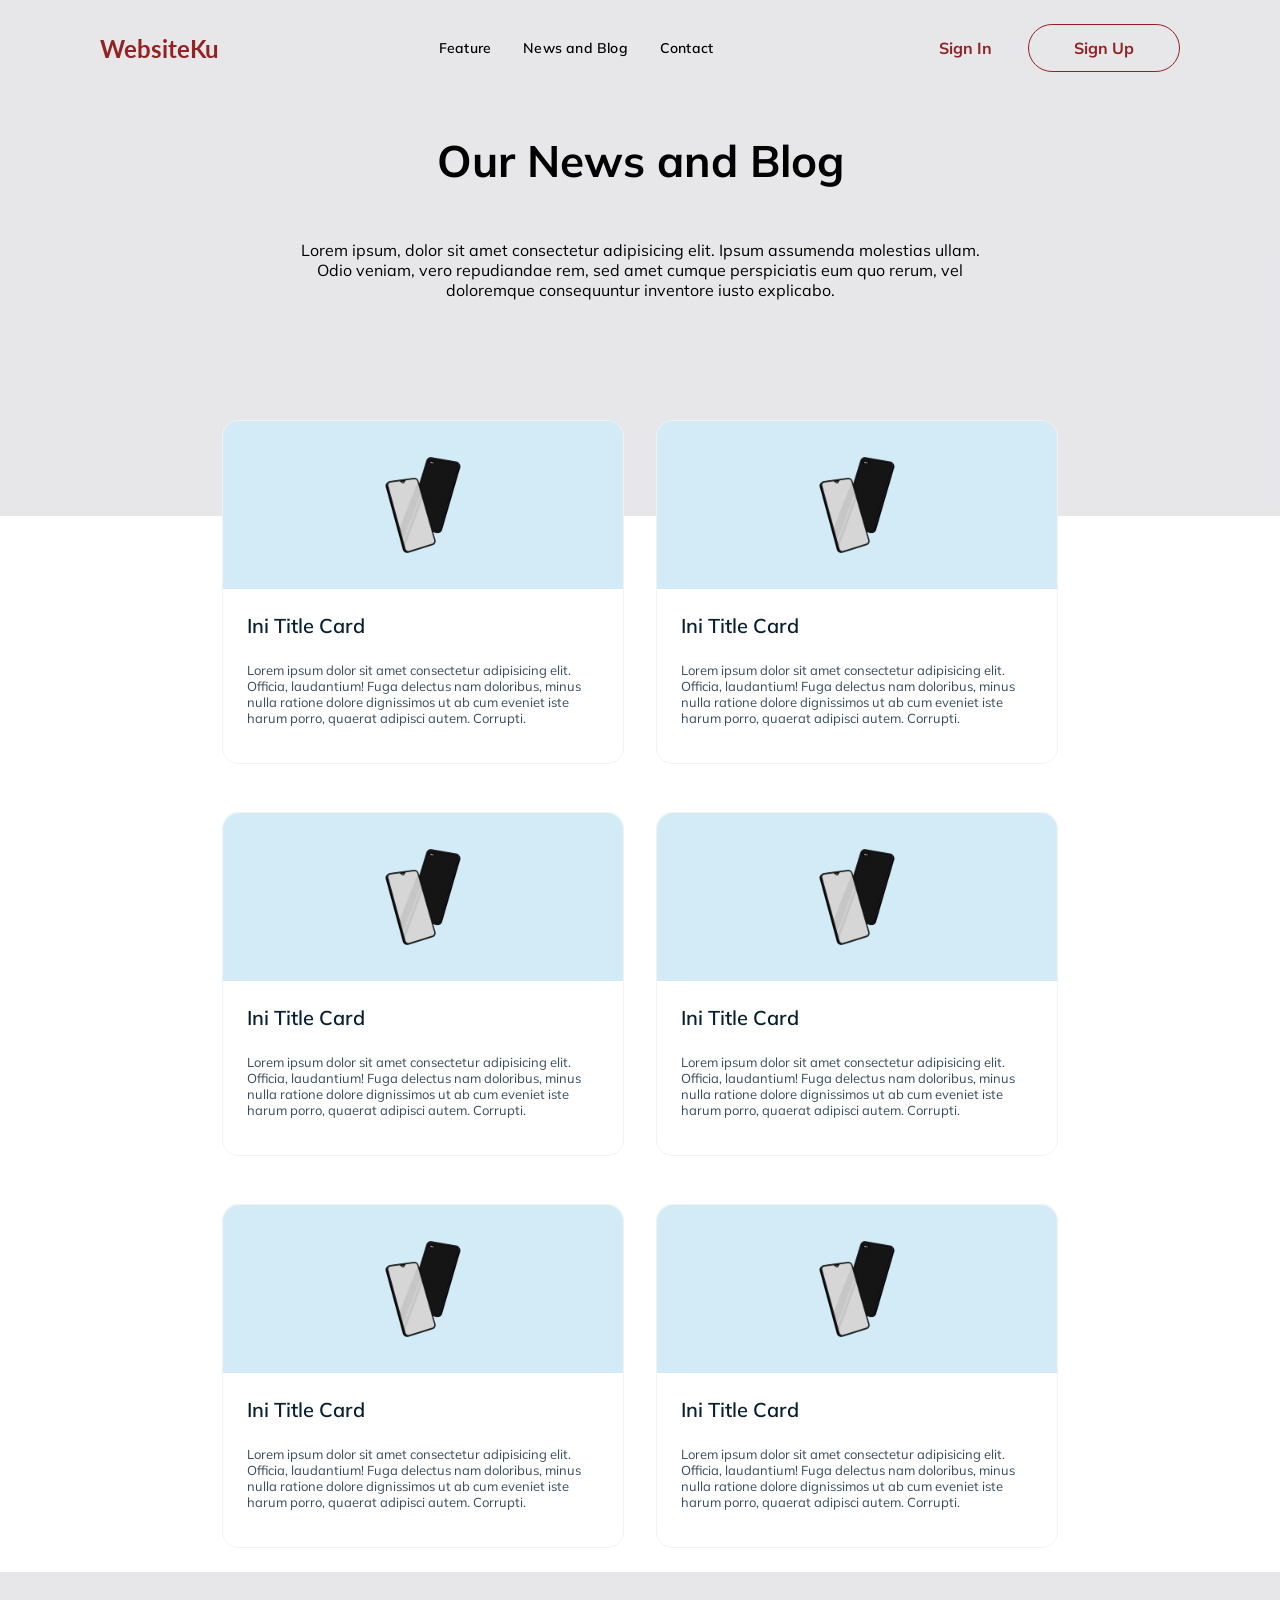
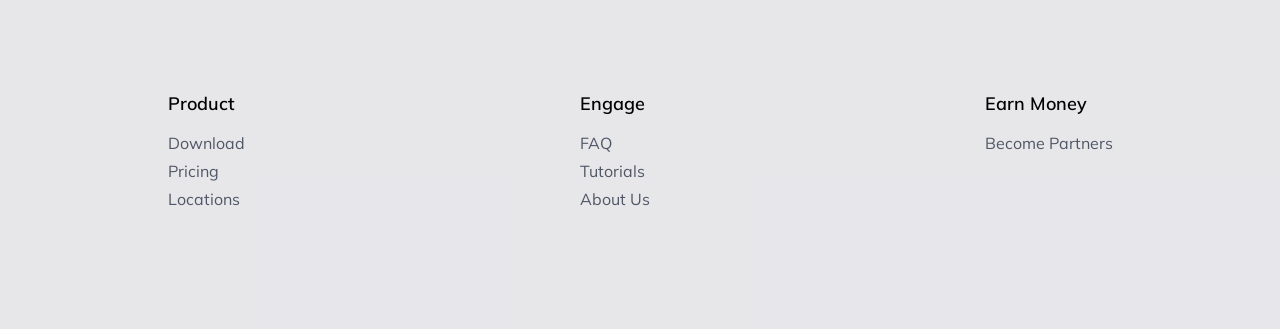
==== blog.html @ 78540da5 "html" ====
<!DOCTYPE html>
<html lang="en">
<head>
    <meta charset="UTF-8">
    <meta http-equiv="X-UA-Compatible" content="IE=edge">
    <meta name="viewport" content="width=device-width, initial-scale=1.0">
    <link rel="preconnect" href="https://fonts.gstatic.com">
    <link href="https://fonts.googleapis.com/css2?family=Lato:ital,wght@0,100;0,300;0,400;0,700;0,900;1,100;1,300;1,400;1,700;1,900&display=swap" rel="stylesheet">
    <link rel="preconnect" href="https://fonts.gstatic.com">
    <link href="https://fonts.googleapis.com/css2?family=Mulish:ital,wght@0,200;0,300;0,400;0,500;0,600;0,700;0,800;0,900;1,200;1,300;1,400;1,500;1,600;1,700;1,800;1,900&display=swap" rel="stylesheet">
    <link rel="stylesheet" href="style.css">
    <title>My Project JCWM17</title>
</head>
<body>
    <nav class="nav-cont">
        <div class="nav-brand">WebsiteKu</div>
        <div class="nav-link">
            <a href="./feature.html">Feature</a>
            <a href="./blog.html">News and Blog</a>
            <a href="./feature.html#contact">Contact</a>
        </div>
        <div class="nav-btn">
            <button class="sign-in">Sign In</button>
            <button class="sign-up">Sign Up</button>
        </div>
    </nav>
    <div style="padding-bottom: 200px;" class="page-title">
        <h2 class="title-heading">Our News and Blog</h2>
        <p class="title-content">Lorem ipsum, dolor sit amet consectetur adipisicing elit. Ipsum assumenda molestias ullam. Odio veniam, vero repudiandae rem, sed amet cumque perspiciatis eum quo rerum, vel doloremque consequuntur inventore iusto explicabo.</p>
    </div>
    <div style="margin-top: -120px;" class="cards-cont">
        <div class="card">
            <div class="card-head">
                <img src="./hp.png">
            </div>
            <div class="card-body">
                <h5>Ini Title Card</h5>
                <p>Lorem ipsum dolor sit amet consectetur adipisicing elit. Officia, laudantium! Fuga delectus nam doloribus, minus nulla ratione dolore dignissimos ut ab cum eveniet iste harum porro, quaerat adipisci autem. Corrupti.</p>
            </div>
        </div>
        <div class="card">
            <div class="card-head">
                <img src="./hp.png">
            </div>
            <div class="card-body">
                <h5>Ini Title Card</h5>
                <p>Lorem ipsum dolor sit amet consectetur adipisicing elit. Officia, laudantium! Fuga delectus nam doloribus, minus nulla ratione dolore dignissimos ut ab cum eveniet iste harum porro, quaerat adipisci autem. Corrupti.</p>
            </div>
        </div>
        <div class="card">
            <div class="card-head">
                <img src="./hp.png">
            </div>
            <div class="card-body">
                <h5>Ini Title Card</h5>
                <p>Lorem ipsum dolor sit amet consectetur adipisicing elit. Officia, laudantium! Fuga delectus nam doloribus, minus nulla ratione dolore dignissimos ut ab cum eveniet iste harum porro, quaerat adipisci autem. Corrupti.</p>
            </div>
        </div>
        <div class="card">
            <div class="card-head">
                <img src="./hp.png">
            </div>
            <div class="card-body">
                <h5>Ini Title Card</h5>
                <p>Lorem ipsum dolor sit amet consectetur adipisicing elit. Officia, laudantium! Fuga delectus nam doloribus, minus nulla ratione dolore dignissimos ut ab cum eveniet iste harum porro, quaerat adipisci autem. Corrupti.</p>
            </div>
        </div>
        <div class="card">
            <div class="card-head">
                <img src="./hp.png">
            </div>
            <div class="card-body">
                <h5>Ini Title Card</h5>
                <p>Lorem ipsum dolor sit amet consectetur adipisicing elit. Officia, laudantium! Fuga delectus nam doloribus, minus nulla ratione dolore dignissimos ut ab cum eveniet iste harum porro, quaerat adipisci autem. Corrupti.</p>
            </div>
        </div>
        <div class="card">
            <div class="card-head">
                <img src="./hp.png">
            </div>
            <div class="card-body">
                <h5>Ini Title Card</h5>
                <p>Lorem ipsum dolor sit amet consectetur adipisicing elit. Officia, laudantium! Fuga delectus nam doloribus, minus nulla ratione dolore dignissimos ut ab cum eveniet iste harum porro, quaerat adipisci autem. Corrupti.</p>
            </div>
        </div>
    </div>
    <footer>
        <div class="footer-item">
            <h6>Product</h6>
            <a href="#">Download</a>
            <a href="#">Pricing</a>
            <a href="#">Locations</a>
        </div>
        <div class="footer-item">
            <h6>Engage</h6>
            <a href="#">FAQ</a>
            <a href="#">Tutorials</a>
            <a href="#">About Us</a>
        </div>
        <div class="footer-item">
            <h6>Earn Money</h6>
            <a href="">Become Partners</a>
        </div>
    </footer>
</body>
</html>
---- style.css ----
* {
    font-family: 'Mulish', sans-serif;
    scroll-behavior: smooth;
}
body {
    margin: 0;
}
.nav-cont {
    font-family: 'Mulish', sans-serif;
    font-size: 16px;
    display: flex;
    justify-content: space-between;
    padding: 24px 100px;
    background-color: rgba(23, 22, 56, 0.1);
}
.nav-brand {
    font-family: 'Lato', sans-serif;
    font-size: 24px;
    font-weight: 700;
    color: #912323;
    display: flex;
    justify-content: center;
    align-items: center;
}
.nav-link {
    display: flex;
    justify-content: center;
    align-items: center;
}
.nav-link a {
    margin: 0 16px;
    text-decoration: none;
    color: inherit;
    font-size: 14px;
    font-weight: 600;
    letter-spacing: 0.2px;
}
.nav-link a:hover {
    text-decoration: underline;
}
.nav-btn {
    display: flex;
    justify-content: center;
    align-items: center;
}
.sign-in {
    font-family: 'Mulish', sans-serif;
    font-size: 16px;
    font-weight: 700;
    color: #912323;
    margin-right: 30px;
    background-color: transparent;
    border: 0;
    padding: 1px 6px;
    transition: color 0.25s ease-in-out;
}
.sign-in:hover {
    color: #912323;
    cursor: pointer;
}
.sign-up {
    font-family: 'Mulish', sans-serif;
    font-size: 16px;
    font-weight: 700;
    background-color: transparent;
    color: #912323;
    border: 1px solid #912323;
    padding: 13px 45px;
    border-radius: 50px;
    transition: 0.25s ease-in-out;
}
.sign-up:hover {
    color: #ffffff;
    background-color: #F53855;
    cursor: pointer;
}
.page-title {
    display: flex;
    flex-direction: column;
    align-items: center;
    background-color: rgba(23, 22, 56, 0.1);
    padding-bottom: 56px;
}
.title-heading {
    font-size: 44px;
    font-weight: 700;
    text-align: center;
    width: 700px;
}
.title-content {
    font-size: 16px;
    text-align: center;
    height: 60px;
    width: 700px;
    margin: 16px 0;
}
.btn-primary {
    font-size: 16px;
    font-weight: 700;
    text-align: center;
    background-color:  #912323;
    color: #ffffff;
    margin-top: 36px;
    padding: 12px 48px;
    border: 0;
    border-radius: 10px;
    transition: background-color 0.25s ease-in-out;
}
.btn-primary:hover {
    background-color: #912323;
    cursor: pointer;
}
.blog-section {
    padding: 60px;
    display: flex;
    flex-direction: column;
    align-items: center;
}
.section-title-container {
    width: 900px;
    text-align: center;
}
.section-title-container h3 {
    font-size: 32px;
    font-weight: 700;
    letter-spacing: 0.1px;
    text-align: center;
    margin: 32px 0;
}
.section-title-container p {
    font-size: 16px;
    text-align: center;
    color: #737B7D;
    margin: 16px 0;
}
.section-title-container a {
    font-size: 16px;
    text-align: center;
    color: #3C64B1;
    text-decoration: none;
}
.section-title-container a:hover {
    text-decoration: underline;
}
.cards-cont {
    margin-top: 56px;
    display: flex;
    justify-content: center;
    flex-wrap: wrap;
}
.card {
    width: 400px;
    border: 1px solid #f2f2f2;
    margin: 24px 16px;
    border-radius: 16px;
}
.card-head {
    background-color:  #D2EBF7;
    height: 168px;
    border-radius: 16px 16px 0 0;
    display: flex;
    justify-content: center;
    align-items: center;
}
.card-head img {
    height: 120px;
    width: 120px;
}
.card-body {
    padding: 24px;
}
.card-body h5 {
    font-size: 20px;
    font-weight: 600;
    color:  #081F32;
    margin: 0;
}
.card-body p {
    font-size: 13px;
    color:  #374A59;
    margin: 24px 0 13px 0;
}

.contact-section {
    display: flex;
    flex-direction: column;
    align-items: center;
    padding: 60px;
    margin: 0 90px;
    border-top: 1px solid #DBDBDB;
}

.contact-items-container {
    display: flex;
    margin-top: 56px;
}

.contact-item {
    width: 300px;
}
.contact-item h6 {
    margin-top: 0;
    margin-bottom: 0;
    font-weight: 700;
    font-size: 18px;
    color: #373F41;
    margin-left: 30%;
}

.contact-item p {
    margin-top: 8px;
    margin-bottom: 0;
    font-weight: 400;
    font-size: 14px;
    color: #373F41;
    margin-left: 30%;
}

footer {
    display: flex;
    justify-content: space-around;
    background-color: rgba(23, 22, 56, 0.1);
    padding: 120px 0;
}

.footer-item {
    display: flex;
    flex-direction: column;
}

.footer-item h6 {
    font-weight: 600;
    font-size: 18px;
    margin: 0;
    margin-bottom: 10px;
}

.footer-item a {
    text-decoration: none;
    color: #4F5665;
    margin-top: 8px;
    font-size: 16px;
    font-weight: 400;
}

.footer-item a:hover {
    text-decoration: underline;
}
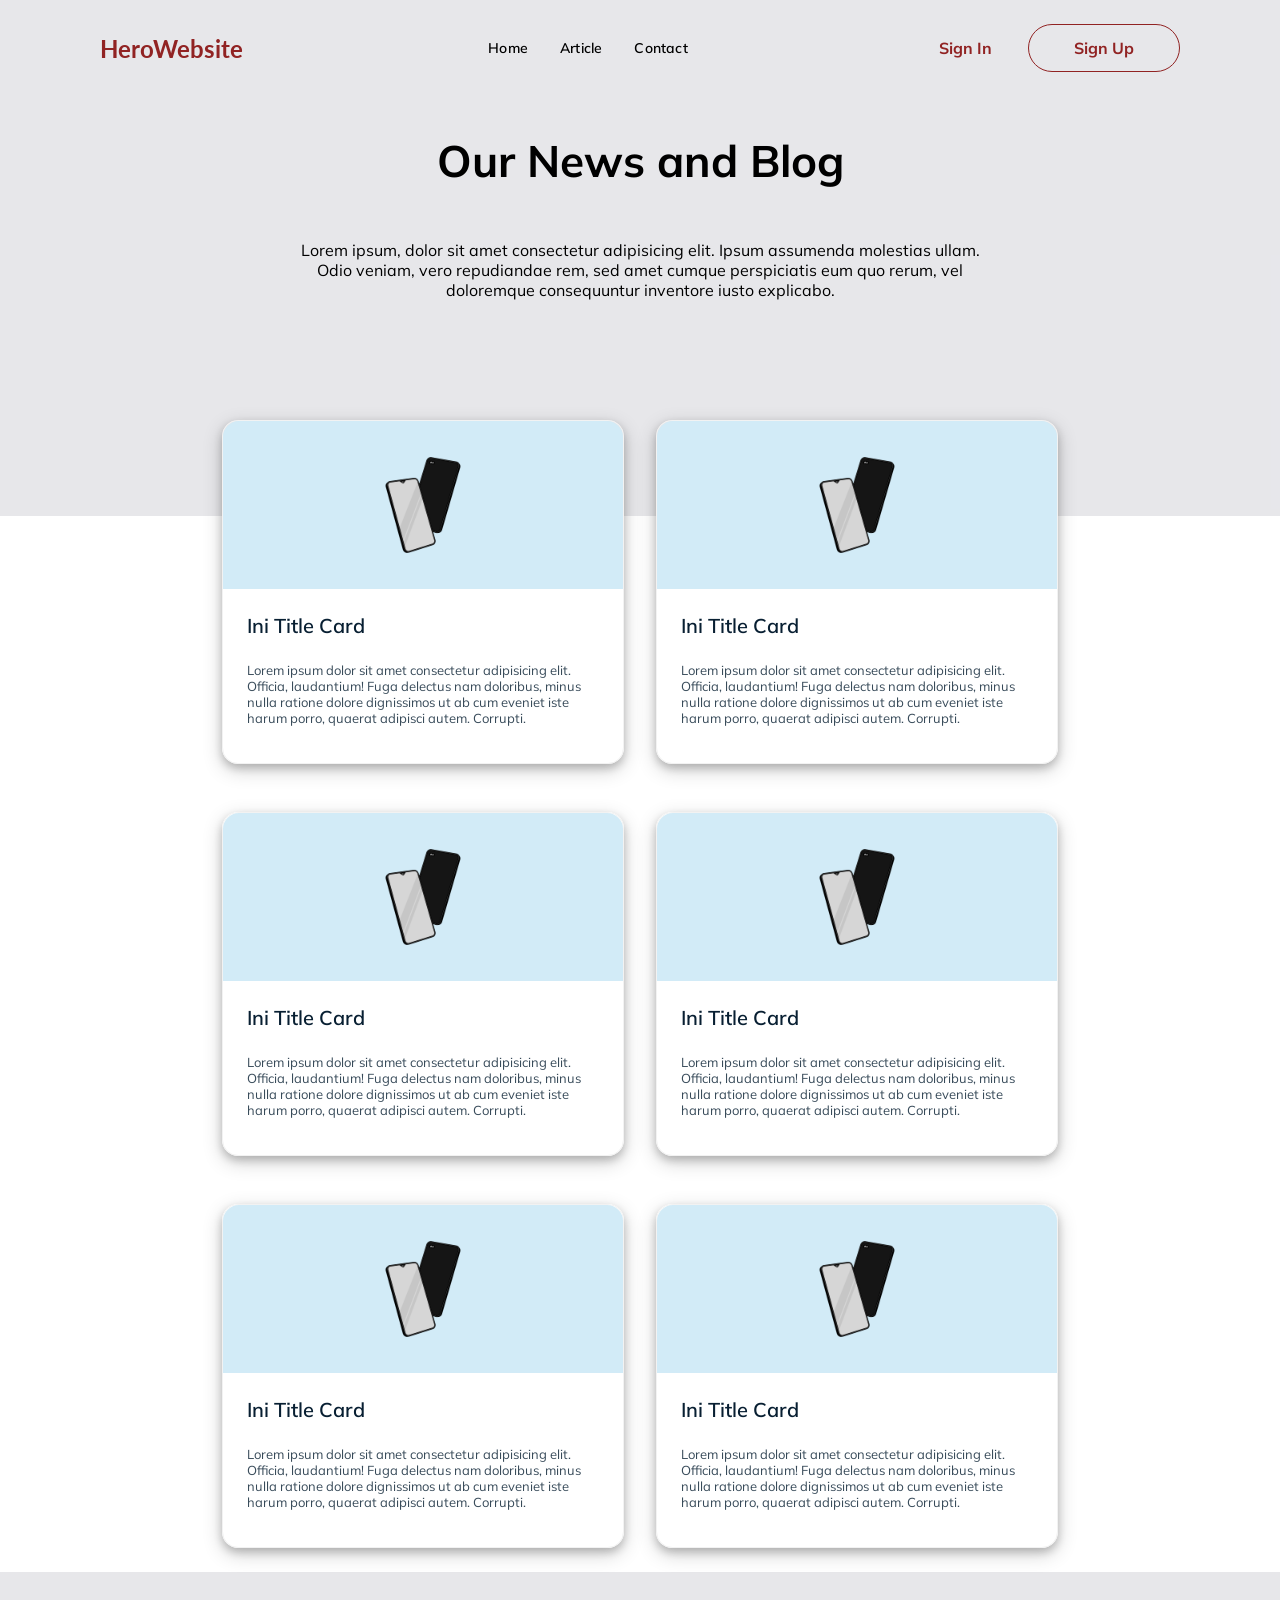
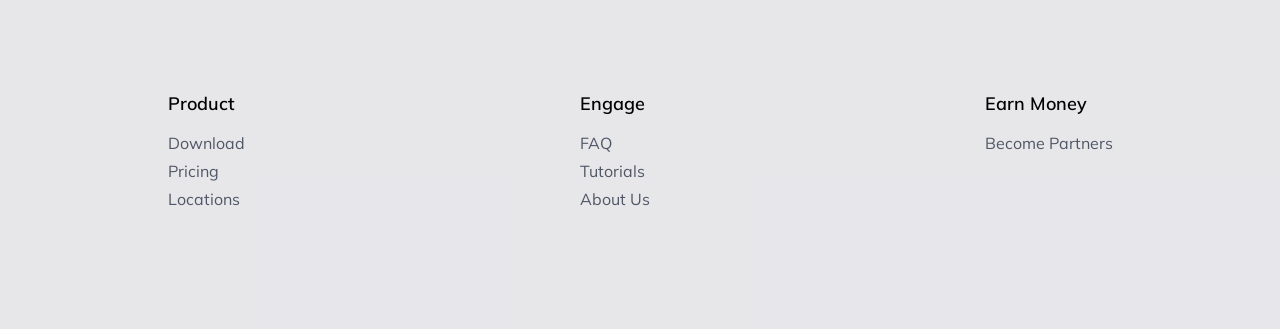
==== commit c7557b36: "handphone" ====
--- a/blog.html
+++ b/blog.html
@@ -9,14 +9,14 @@
     <link rel="preconnect" href="https://fonts.gstatic.com">
     <link href="https://fonts.googleapis.com/css2?family=Mulish:ital,wght@0,200;0,300;0,400;0,500;0,600;0,700;0,800;0,900;1,200;1,300;1,400;1,500;1,600;1,700;1,800;1,900&display=swap" rel="stylesheet">
     <link rel="stylesheet" href="style.css">
-    <title>My Project JCWM17</title>
+    <title>BeHero Handphone</title>
 </head>
 <body>
     <nav class="nav-cont">
-        <div class="nav-brand">WebsiteKu</div>
+        <div class="nav-brand">HeroWebsite</div>
         <div class="nav-link">
-            <a href="./feature.html">Feature</a>
-            <a href="./blog.html">News and Blog</a>
+            <a href="./feature.html">Home</a>
+            <a href="./blog.html">Article</a>
             <a href="./feature.html#contact">Contact</a>
         </div>
         <div class="nav-btn">
--- a/style.css
+++ b/style.css
@@ -153,6 +153,7 @@
     border: 1px solid #f2f2f2;
     margin: 24px 16px;
     border-radius: 16px;
+    box-shadow: 0 4px 8px 0 rgba(0, 0, 0, 0.2), 0 6px 20px 0 rgba(0, 0, 0, 0.19);
 }
 .card-head {
     background-color:  #D2EBF7;
@@ -180,7 +181,9 @@
     color:  #374A59;
     margin: 24px 0 13px 0;
 }
-
+.video{
+    box-shadow: 0 4px 8px 0 rgba(14, 11, 230, 0.329), 0 6px 20px 0 rgba(0, 0, 0, 0.19);
+}
 .contact-section {
     display: flex;
     flex-direction: column;
